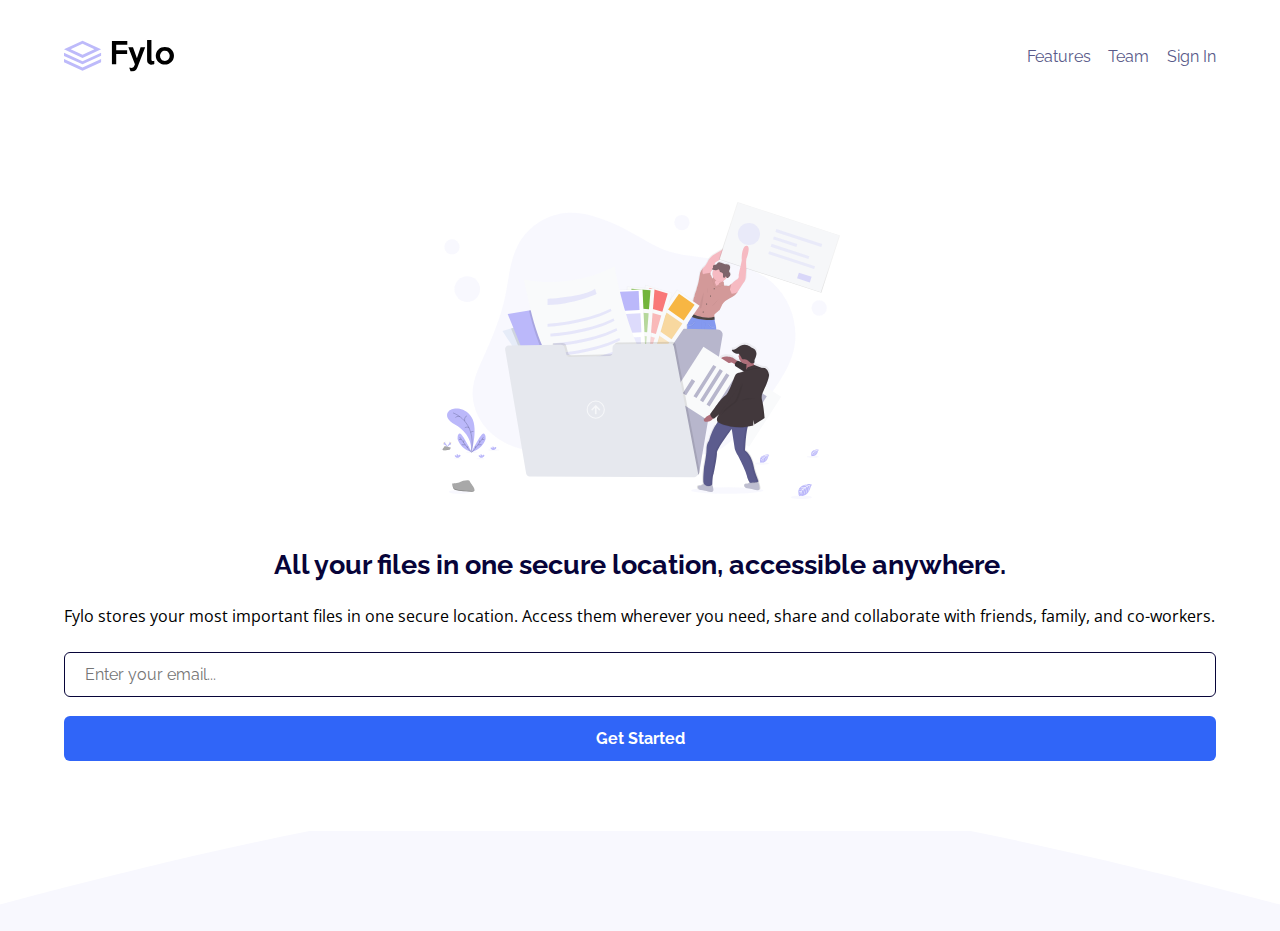
==== Flexbox/Flexbox practices/03. Project/index.html @ afe07679 "Flexbox-Project#3" ====
<!DOCTYPE html>
<html lang="en">
<head>
  <meta charset="UTF-8">
  <meta name="viewport" content="width=device-width, initial-scale=1.0"> <!-- displays site properly based on user's device -->

  <link rel="icon" type="image/png" sizes="32x32" href="./images/favicon-32x32.png">
  <title>Project #3</title>
  <link rel="stylesheet" href="css/style.css">
  <link rel="preconnect" href="https://fonts.googleapis.com">
  <link rel="preconnect" href="https://fonts.gstatic.com" crossorigin>
  <link href="https://fonts.googleapis.com/css2?family=Open+Sans&family=Raleway:wght@400;700&display=swap" rel="stylesheet">
</head>
<body>

  <header class="hero">

    <nav class="nav container">
      <figure class="nav__logo">
        <img src="./images/logo.svg" class="nav__img">
      </figure>

      <a href="#" class="nav__link">Features</a>
      <a href="#" class="nav__link">Team</a>
      <a href="#" class="nav__link">Sign In</a>
    </nav>

    <section class="hero__main container">
      <figure class="hero__picture">
        <img src="./images/illustration-1.svg" class="hero__img">
      </figure>

      <div class="hero__info">
        <h1 class="hero__title">All your files in one secure location, accessible anywhere.</h1>
      </div>
      <p class="hero__paragraph">Fylo stores your most important files in one secure location. 
        Access them wherever you need, share and collaborate with friends, 
        family, and co-workers.</p>
      
      <form class="hero__contact">
        <input type="email" placeholder="Enter your email..." class="hero__input">
        <input type="submit" value="Get Started" class="hero__input hero__input--cta">
      </form>
    </section>
  </header>

  <!-- 

  Stay productive, wherever you are

  Never let location be an issue when accessing your files. Fylo has you 
  covered for all of your file storage needs.

  Securely share files and folders with friends, family and colleagues for 
  live collaboration. No email attachments required!

  See how Fylo works

  Fylo has improved our team productivity by an order of magnitude. Since 
  making the switch our team has become a well-oiled collaboration machine.

  Kyle Burton
  Founder & CEO, Huddle

  Get early access today

  It only takes a minute to sign up and our free starter tier is extremely generous. 
  If you have any questions, our support team would be happy to help you.

  Get Started For Free

  Phone: +1-543-123-4567
  example@fylo.com

  About Us
  Jobs
  Press
  Blog

  Contact Us
  Terms
  Privacy -->

</body>
</html>
---- Flexbox/Flexbox practices/03. Project/css/style.css ----
:root {
    --very-dark-blue: hsl(243, 87%, 12%);
    --desaturated-blue: hsl(238, 22%, 44%);
    --bright-blue: hsl(224, 93%, 58%);
    --boderate-cyan: hsl(170, 45%, 43%);
    --light-grayish-blue: hsl(240, 75%, 98%);
    --light-gray: hsl(0, 0%, 75%);

    --font1: 'Open Sans', sans-serif;
    --font2: 'Raleway', sans-serif;

    --padding-container: 90px 0;
}

* {
    margin: 0;
    box-sizing: border-box;
}

body {
    font-family: var(--font1);
}

.container {
    width: 90%;
    max-width: 1200px;
    overflow: hidden;
    margin: 0 auto;
    padding: var(--padding-container);
}

.nav {
    display: flex;
    align-items: center;
    gap: 1.1em;
    --padding-container: 40px 0;
}

.nav__logo {
    width: 110px;
}

.nav__img {
    width: 100%;
    display: block;
}

.nav__link:first-of-type {
    margin-left: auto;
}

.nav__link {
    text-decoration: none;
    color: var(--desaturated-blue);
    font-family: var(--font2);
}

.hero {
    position: relative;
    --padding-container: 90px 0 170px;
}

.hero::before {
    content: "";
    position: absolute;
    width: 100%;
    height: 100px;
    background-image: url(../images/bg-curve-mobile.svg);
    background-repeat: no-repeat;
    background-size: cover;
    background-position: center;
    left: 0;
    bottom: 0;
}


.hero__img {
    width: 100%;
    display: block;
    max-width: 400px;
    margin: 0 auto;
}

.hero__info {
    text-align: center;
    color: var(--very-dark-blue);
}

.hero__title {
    font-size: 1.7rem;
    font-family: var(--font2);
    margin-top: 1.8em;
}

.hero__paragraph {
    line-height: 1.5;
    margin: 1.5em 0;
}

.hero__input {
    height: 45px;
    border-radius: 6px;
    width: 100%;
    font: inherit;
    border: 1px solid var(--very-dark-blue);
    padding: 0 20px;
    font-family: var(--font2);
}

.hero__input--cta {
    background-color: var(--bright-blue);
    color: #fff;
    border: none;
    font-weight: 700;
    margin-top: 1.2em;
}
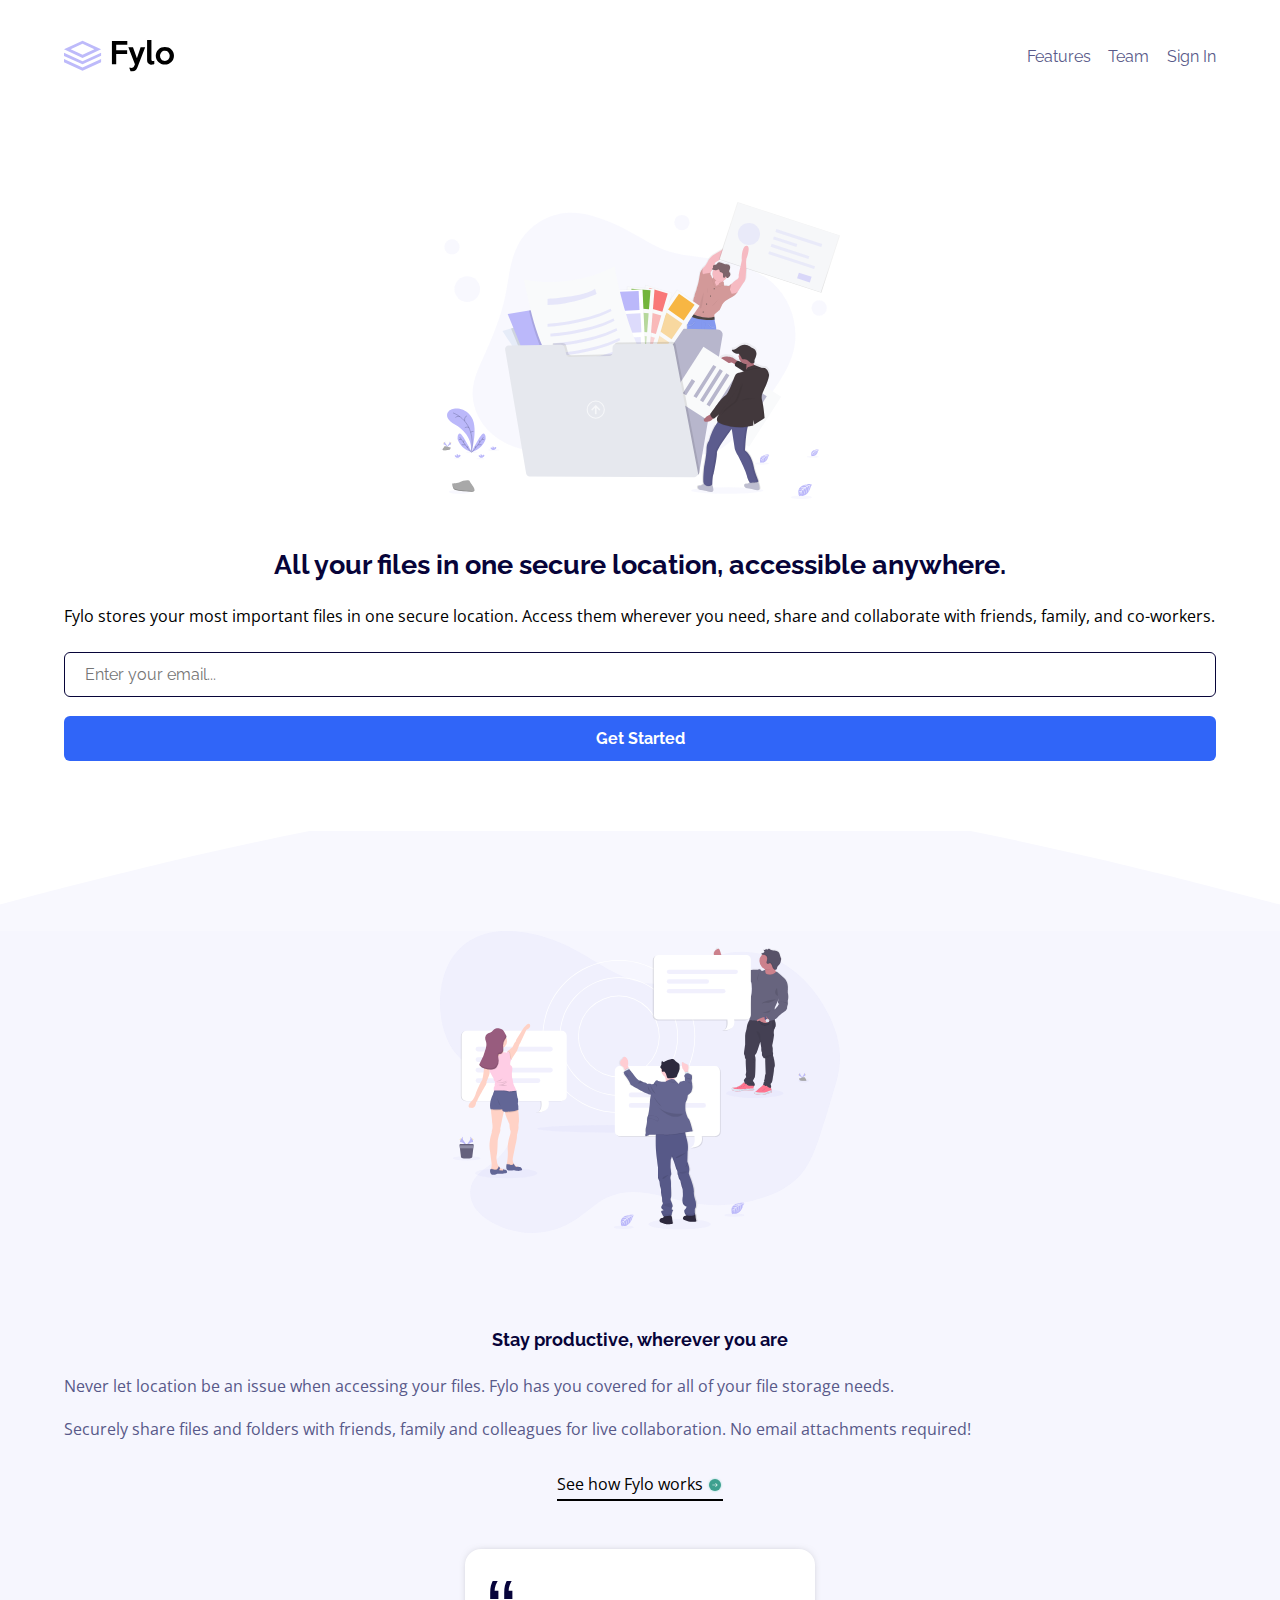
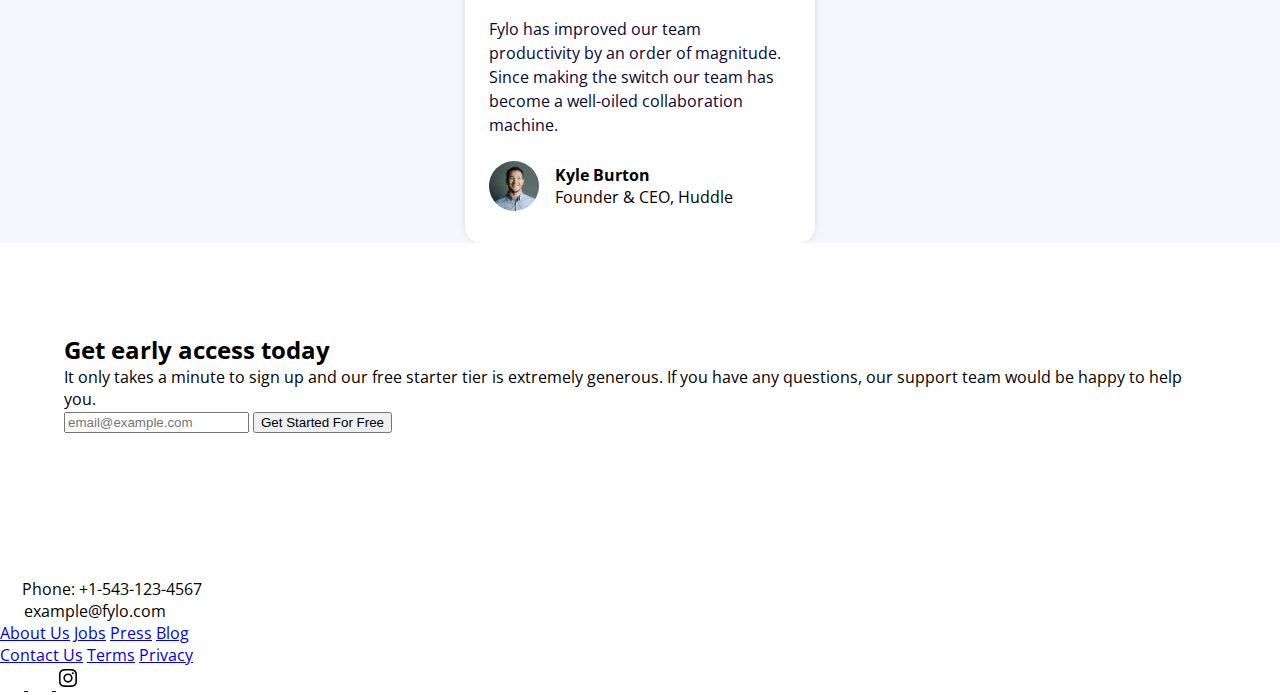
==== commit d97f65f2: "Flexbox-Project#3-Part2" ====
--- a/Flexbox/Flexbox practices/03. Project/index.html
+++ b/Flexbox/Flexbox practices/03. Project/index.html
@@ -44,42 +44,125 @@
     </section>
   </header>
 
-  <!-- 
+  <main class="main">
+    <section class="productive">
+      <div class="productive__container container">
+        
+        <figure class="productive__picture">
+          <img src="./images/illustration-2.svg" class="productive__img">
+        </figure>
 
-  Stay productive, wherever you are
+        <section class="productive__main">
+          <div class="productive__texts">
 
-  Never let location be an issue when accessing your files. Fylo has you 
-  covered for all of your file storage needs.
+            <h2 class="productive__title">Stay productive, wherever you are</h2>
+            
+            <p class="productive__paragraph">Never let location be an issue when accessing your files. Fylo has you 
+              covered for all of your file storage needs.</p>
+            
+            <p class="productive__paragraph">Securely share files and folders with friends, family and colleagues for 
+              live collaboration. No email attachments required!</p>
+          
+            <a href="#" class="productive__cta">
+              See how Fylo works
+              <img src="./images/icon-arrow.svg" class="productive__arrow">
+            </a>
+          </div>
 
-  Securely share files and folders with friends, family and colleagues for 
-  live collaboration. No email attachments required!
+          <article class="productive__testimony">
 
-  See how Fylo works
+            <img src="./images/icon-quotes.svg" class="productive__quote">
+            
+            <p class="productive__review">Fylo has improved our team productivity by an order of magnitude. Since 
+              making the switch our team has become a well-oiled collaboration machine.
+            </p>
 
-  Fylo has improved our team productivity by an order of magnitude. Since 
-  making the switch our team has become a well-oiled collaboration machine.
+            <div class="productive__card">
+              <img src="images/avatar-testimonial.jpg" class="productive__person">
 
-  Kyle Burton
-  Founder & CEO, Huddle
+              <div class="productive__info">
+                <h4 class="productive__name">Kyle Burton</h4>
+                <p class="productive__job">Founder & CEO, Huddle</p>
+              </div>
+            </div>
+          </article>
 
-  Get early access today
+        </section>
 
-  It only takes a minute to sign up and our free starter tier is extremely generous. 
-  If you have any questions, our support team would be happy to help you.
+      </div>
+    </section>
 
-  Get Started For Free
+    <section class="newletter">
+      <div class="newsletter__container container">
 
-  Phone: +1-543-123-4567
-  example@fylo.com
+        <div class="newsletter__texts">
+          <h2 class="newletter__title">Get early access today</h2>
+          <p class="newsletter__paragraph"> It only takes a minute to sign up and our free starter tier is extremely generous. 
+            If you have any questions, our support team would be happy to help you.
+          </p>
+        </div>
 
-  About Us
-  Jobs
-  Press
-  Blog
+        <form class="newsletter__form">
+          <input type="email" class="newsletter__input" placeholder="email@example.com">
 
-  Contact Us
-  Terms
-  Privacy -->
+          <input type="submit" value="Get Started For Free" class="newsletter__submit">
+        </form>
+      </div>
+    </section>
+  </main>
+
+  <footer class="footer">
+    <section class="footer__container">
+
+      <figure class="footer__picture">
+        <img src="./images/logo-white.svg" class="footer__logo">
+      </figure>
+
+      <div class="footer__contact">
+
+        <p class="footer__info">
+          <img src="./images/icon-phone.svg" class="footer__icon">
+          Phone: +1-543-123-4567
+        </p>
+
+        <p class="footer__info">
+          <img src="./images/icon-email.svg" class="footer__icon">
+          example@fylo.com
+        </p>
+
+      </div>
+
+      <nav class="footer__nav">
+        <a href="#" class="footer__link">About Us</a>
+        <a href="#" class="footer__link">Jobs</a>
+        <a href="#" class="footer__link">Press</a>
+        <a href="#" class="footer__link">Blog</a>
+      </nav>
+
+      <nav class="footer__nav">
+        <a href="#" class="footer__link">Contact Us</a>
+        <a href="#" class="footer__link">Terms</a>
+        <a href="#" class="footer__link">Privacy</a>
+      </nav>
+
+      <div class="footer__social">
+
+        <a href="#" class="footer_media">
+          <img src="./images/fb.svg" class="footer__img">
+        </a>
+
+        <a href="#" class="footer_media">
+          <img src="./images/twitter.svg" class="footer__img">
+        </a>
+
+        <a href="#" class="footer_media">
+          <img src="./images/instagram.svg" class="footer__img">
+        </a>
+
+      </div>
+
+    </section>
+  </footer>
 
 </body>
 </html>--- a/Flexbox/Flexbox practices/03. Project/css/style.css
+++ b/Flexbox/Flexbox practices/03. Project/css/style.css
@@ -113,4 +113,88 @@
     border: none;
     font-weight: 700;
     margin-top: 1.2em;
+}
+
+/* productive */
+
+.productive {
+    background-color: var(--light-grayish-blue);
+    --padding-container: 30 0 90px;
+}
+
+.productive__img {
+    width: 100%;
+    max-width: 400px;
+    margin: 0 auto;
+    display: block;
+}
+
+.productive__main {
+    margin-top: 6em;
+}
+
+.productive__title {
+    font-size: 1.1rem;
+    text-align: center;
+    color: var(--very-dark-blue);
+    font-family: var(--font2);
+}
+
+.productive__paragraph {
+    color: var(--desaturated-blue);
+    line-height: 1.5;
+    margin-top: 1.5em;
+    margin-bottom: 1.2em;
+}
+
+.productive__paragraph:last-of-type {
+    margin: 0;
+}
+
+.productive__cta {
+    display: block;
+    width: max-content;
+    margin: 2em auto 3em;
+    text-decoration: none;
+
+    color: var(--moderate-cyan);
+    border-bottom: 2px solid;
+    padding-bottom: 4px;
+}
+
+.productive__arrow {
+    vertical-align: middle;
+}
+
+.productive__testimony {
+    width: 95%;
+    max-width: 350px;
+    margin: 0 auto;
+    background-color: #fff;
+    padding: 2em 1.5em;
+    border-radius: 1em;
+    box-shadow: 0 0 10px -5px rgb(0, 0, 0, .5);
+}
+
+.productive__quote {
+    width: 25px;
+}
+
+.productive__review {
+    margin: .5em 0 1.5em;
+    color: var(--very-dark-blue);
+    line-height: 1.5;
+}
+
+.productive__card {
+    display: flex;
+    align-items: center;
+}
+
+.productive__person {
+    width: 50px;
+    height: 50px;
+    object-fit: cover;
+    border-radius: 50%;
+    margin-right: 1em;
 }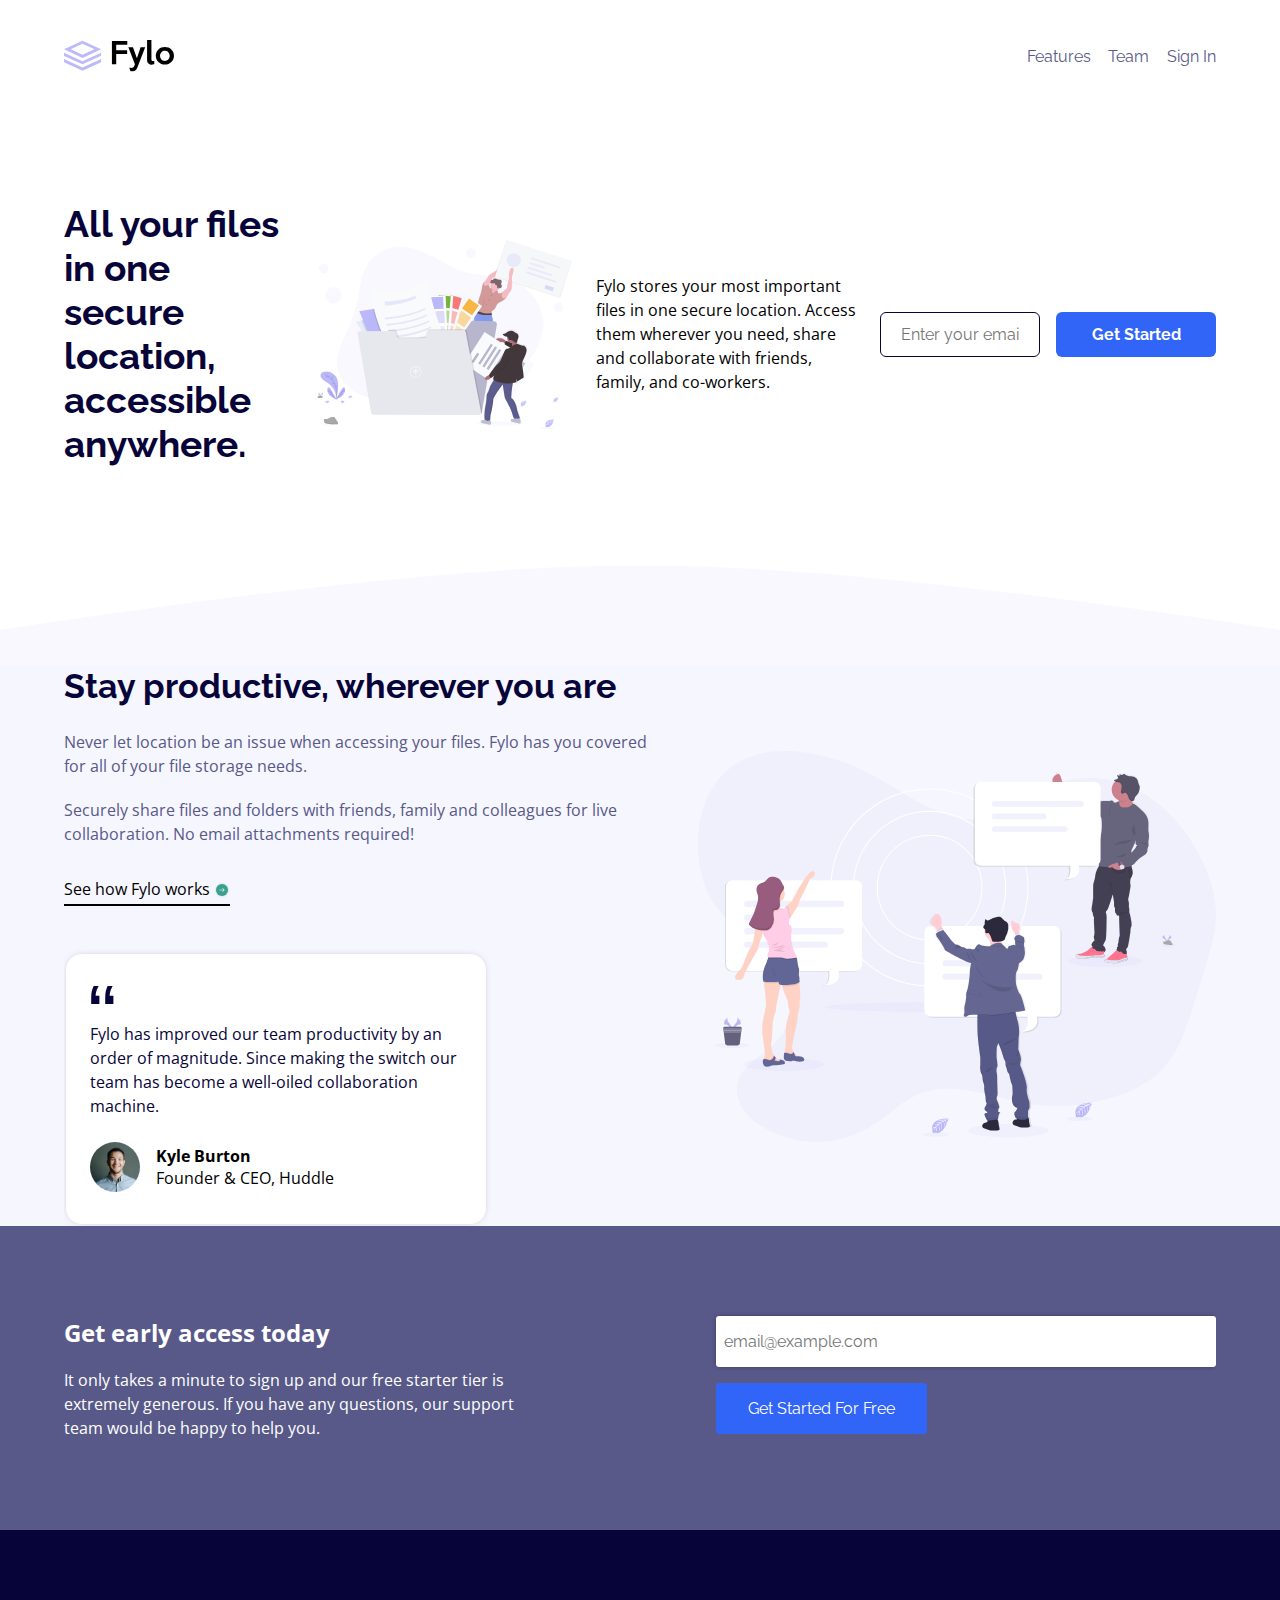
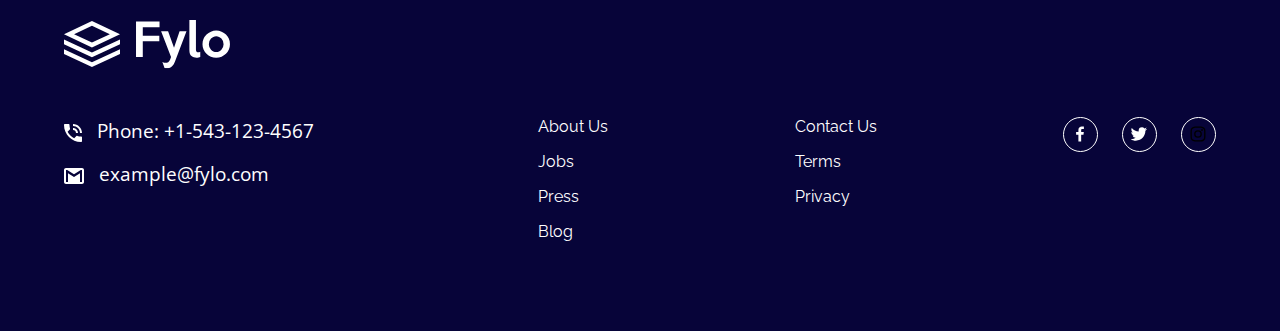
==== commit 413e8773: "Flexbox-Project#3-Part3" ====
--- a/Flexbox/Flexbox practices/03. Project/index.html
+++ b/Flexbox/Flexbox practices/03. Project/index.html
@@ -92,7 +92,7 @@
       </div>
     </section>
 
-    <section class="newletter">
+    <section class="newsletter">
       <div class="newsletter__container container">
 
         <div class="newsletter__texts">
@@ -112,7 +112,7 @@
   </main>
 
   <footer class="footer">
-    <section class="footer__container">
+    <section class="footer__container container">
 
       <figure class="footer__picture">
         <img src="./images/logo-white.svg" class="footer__logo">
@@ -147,15 +147,15 @@
 
       <div class="footer__social">
 
-        <a href="#" class="footer_media">
+        <a href="#" class="footer__media">
           <img src="./images/fb.svg" class="footer__img">
         </a>
 
-        <a href="#" class="footer_media">
+        <a href="#" class="footer__media">
           <img src="./images/twitter.svg" class="footer__img">
         </a>
 
-        <a href="#" class="footer_media">
+        <a href="#" class="footer__media">
           <img src="./images/instagram.svg" class="footer__img">
         </a>
 
--- a/Flexbox/Flexbox practices/03. Project/css/style.css
+++ b/Flexbox/Flexbox practices/03. Project/css/style.css
@@ -197,4 +197,252 @@
     object-fit: cover;
     border-radius: 50%;
     margin-right: 1em;
+}
+
+.newsletter {
+    background-color: var(--desaturated-blue);
+    color: #fff;
+    text-align: center;
+}
+
+.newsletter__title {
+    font-family: var(--font2);
+}
+
+.newsletter__paragraph {
+    line-height: 1.5;
+    margin-top: 1.2em;
+}
+
+.newsletter__form {
+    width: 80%;
+    margin: 0 auto;
+    display: flex;
+    flex-direction: column;
+    gap: 1em;
+    margin-top: 2em;
+}
+
+.newsletter__input {
+    padding: 1em .5em;
+    font: inherit;
+    font-family: var(--font2);
+    border-radius: 3px;
+    border: none;
+    box-shadow: 0 0 4px rgb(0, 0, 0, 0.3);
+}
+
+.newsletter__submit {
+    color: #fff;
+    background-color: var(--bright-blue);
+    padding: 1em .5em;
+    font: inherit;
+    font-family: var(--font2);
+    border-radius: 3px;
+    border: none;
+}
+
+.footer {
+    background-color: var(--very-dark-blue);
+    color: #fff;
+}
+
+.footer__container {
+    display: flex;
+    flex-direction: column;
+    gap: 3em;
+}
+
+.footer__logo {
+    display: block;
+}
+
+.footer__icon {
+    vertical-align: middle;
+    margin-right: .5em;
+}
+
+.footer__info {
+    font-size: 1.2rem;
+}
+
+.footer__nav {
+    display: flex;
+    flex-direction: column;
+    gap: 1em;
+}
+
+.footer__link {
+    text-decoration: none;
+    color: #fff;
+    font-family: var(--font2);
+}
+
+.footer__link:hover {
+   text-decoration: underline;
+}
+
+.footer__social {
+    display: flex;
+    width: max-content;
+    margin: 0 auto;
+    gap: 1.5em;
+}
+
+.footer__media {
+    border: 1px solid #fff;
+    width: 35px;
+    height: 35px;
+    border-radius: 50%;
+    text-decoration: none;
+    display: flex;
+}
+
+.footer__img {
+    width: 20px;
+    height: 20px;
+    margin: auto;
+}
+
+@media (min-width: 768px) {
+    .hero {
+        --padding-container: 90px 0 200px;
+    }
+
+    .hero::before {
+        background-image: url('../images/bg-curve-desktop.svg');
+    }
+
+    .hero__main {
+        display: flex;
+        align-items: center;
+        gap: 1.5em;
+    }
+
+    .hero__img {
+        max-width: none;
+    }
+
+    .hero__info {
+        order: -1;
+        text-align: left;
+    }
+
+    .hero__title {
+        font-size: 2.3rem;
+        margin-top: 0;
+    }
+
+    .hero__contact {
+        display: flex;
+        gap: 1em;
+    }
+
+    .hero__input {
+        min-width: 160px;
+        flex-grow: 1;
+    }
+
+    .hero__input--cta {
+        margin-top: 0;
+        flex-grow: 0;
+        width: 160px;
+    }
+
+    /* productive */
+
+    .productive__container {
+        display: flex;
+        justify-content: space-between;
+        align-items: center;
+    }
+
+    .productive__picture {
+        width: 45%;
+        order: 1;
+    }
+
+    .productive__img {
+        max-width: none;
+    }
+
+    .productive__main {
+        margin-top: 0;
+        width: 52%;
+    }
+
+    .productive__title {
+        font-size: 2.1rem;
+        text-align: left;
+
+    }
+
+    .productive__cta {
+        margin: 2em 0 3em;
+    }
+
+
+    .productive__testimony {
+
+        max-width: 420px;
+        margin: 2px;
+
+    }
+
+    /* newsletter */
+
+    .newsletter__container {
+        display: flex;
+        justify-content: space-between;
+        text-align: left;
+    }
+
+    .newsletter__texts {
+        width: 48%;
+        max-width: 450px;
+    }
+
+    .newsletter__title {
+        font-size: 1.7rem;
+    }
+
+
+    .newsletter__form {
+        width: 45%;
+        margin: 0;
+        max-width: 500px;
+        flex-wrap: wrap;
+
+    }
+
+    .newsletter__input {
+        width: 100%;
+    }
+
+    .newsletter__submit {
+        width: max-content;
+        padding: 1em 2em;
+    }
+
+    .footer__container {
+        flex-wrap: wrap;
+        flex-direction: row;
+        justify-content: space-between;
+    }
+
+    .footer__picture {
+        width: 100%;
+    }
+
+    .footer__contact {
+        width: 25%;
+        display: flex;
+        flex-direction: column;
+        gap: 1em;
+    }
+
+    .footer__social {
+        margin: 0 ;
+    }
+
 }